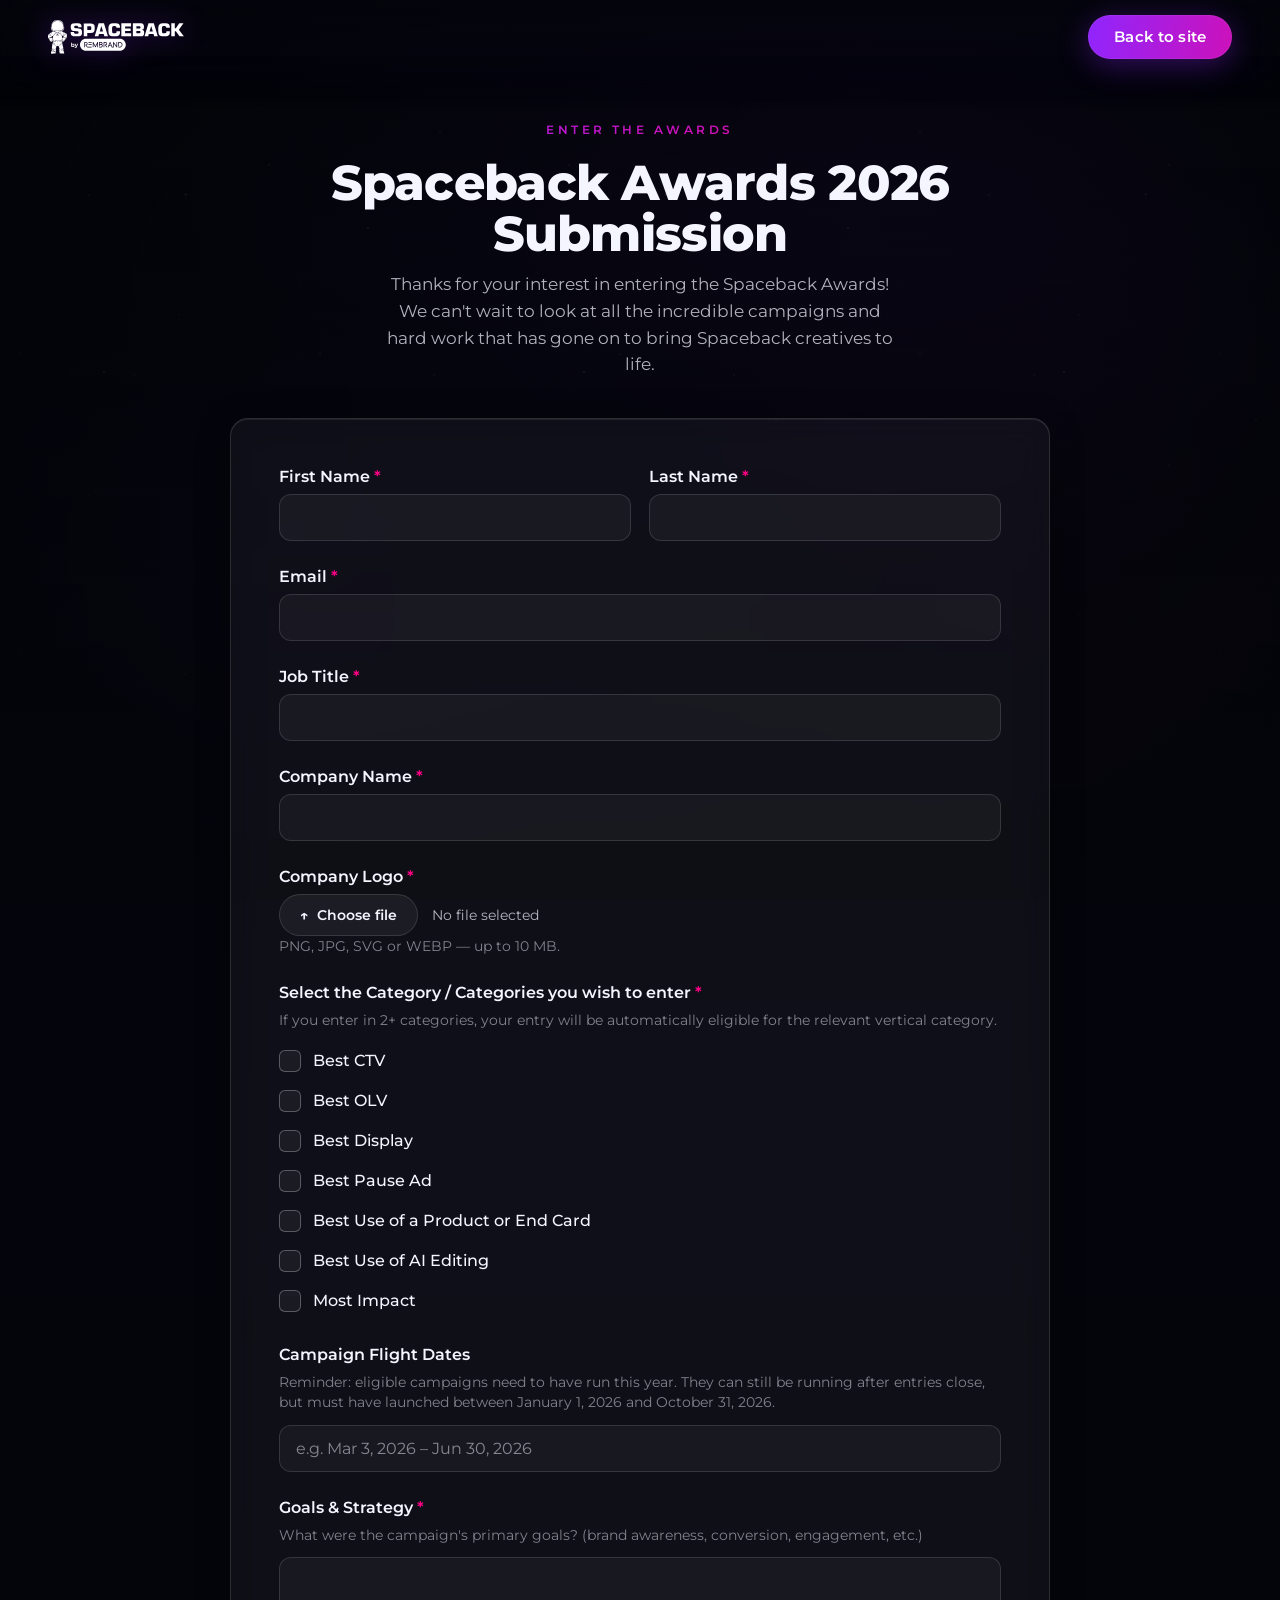
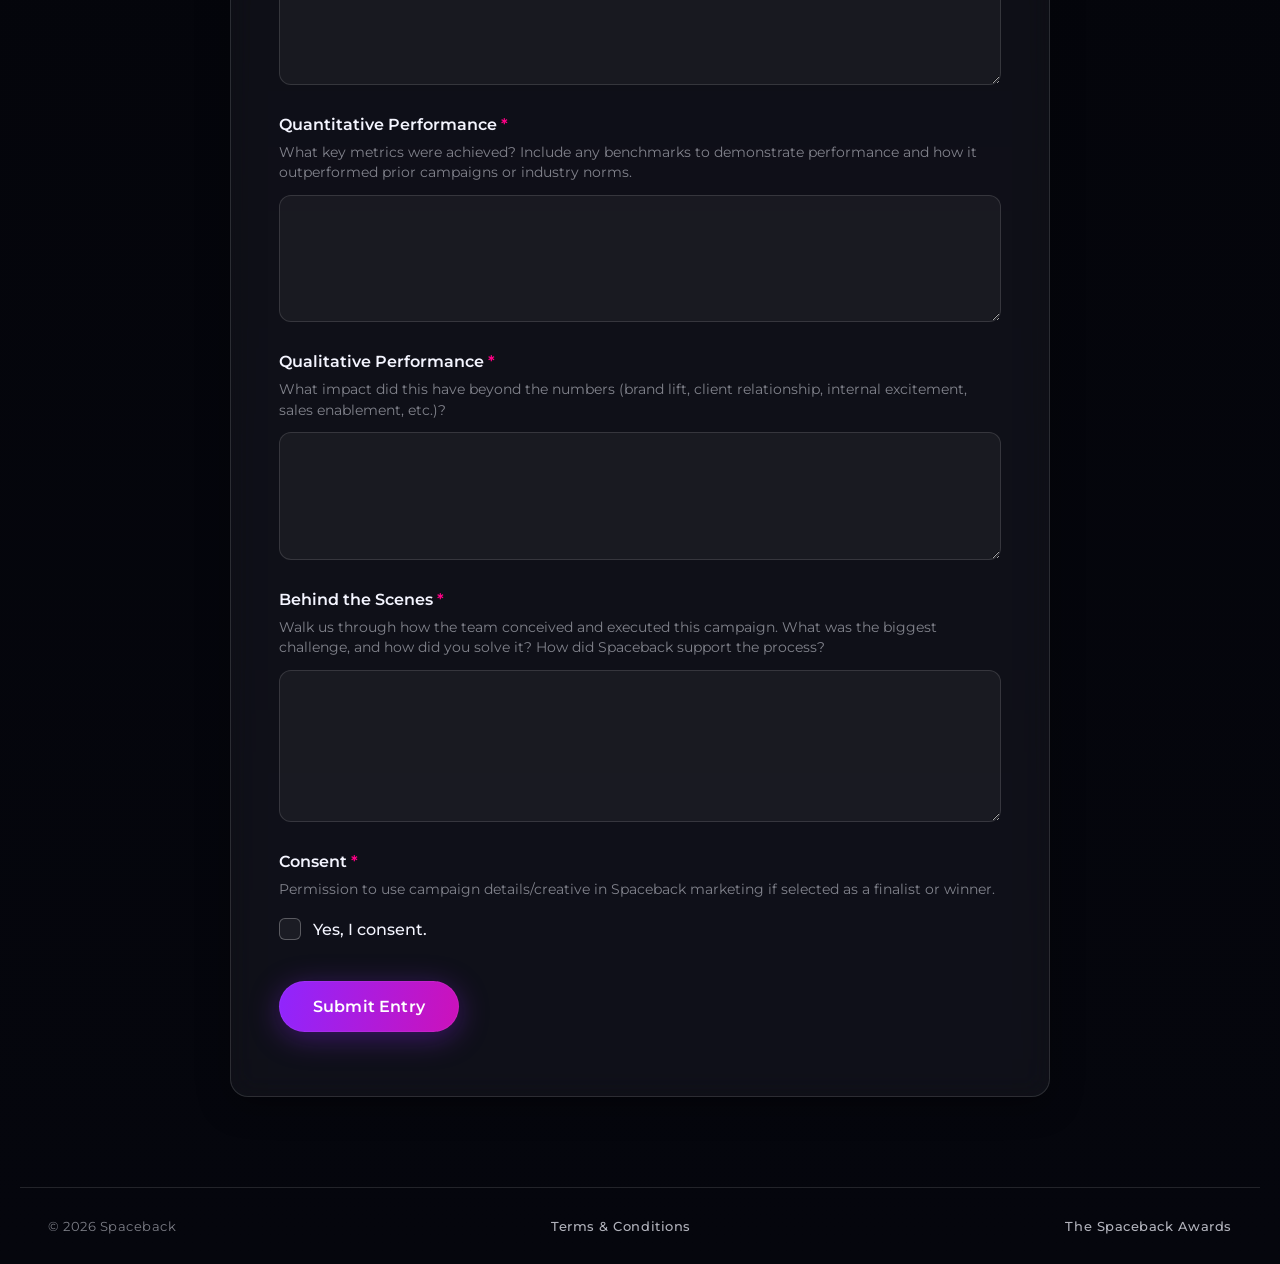
==== submit.html @ 545122c6 "Add on-brand submission form (submit.html) wired for Google Sheets - submit.html: campaign entry for" ====
<!DOCTYPE html>
<html lang="en">
<head>
  <meta charset="UTF-8" />
  <meta name="viewport" content="width=device-width, initial-scale=1.0" />
  <meta name="description" content="Enter The Spaceback Awards 2026 — submit your campaign." />
  <title>Submit Your Campaign — The Spaceback Awards 2026</title>

  <link rel="preconnect" href="https://fonts.googleapis.com" />
  <link rel="preconnect" href="https://fonts.gstatic.com" crossorigin />
  <link href="https://fonts.googleapis.com/css2?family=Montserrat:ital,wght@0,300;0,400;0,500;0,600;0,700;0,800;0,900&display=swap" rel="stylesheet" />

  <link rel="stylesheet" href="./styles/main.css" />
</head>
<body class="legal-page">
  <!-- Fixed cinematic background (starfield only, no video) -->
  <div class="cinematic-bg" aria-hidden="true">
    <div class="starfield"></div>
    <div class="bg-overlay"></div>
    <div class="bg-vignette"></div>
  </div>

  <!-- Sticky navigation -->
  <header class="nav is-scrolled" id="nav">
    <div class="nav-inner">
      <a href="./index.html#top" class="nav-brand" aria-label="Spaceback — home">
        <img src="./logo/spaceback.svg" alt="Spaceback" class="nav-logo" />
      </a>
      <a href="./index.html" class="btn btn-primary nav-cta">Back to site</a>
    </div>
  </header>

  <main class="legal-main">
    <div class="container narrow">
      <p class="eyebrow center">Enter the Awards</p>
      <h1 class="headline center legal-title">Spaceback Awards 2026 Submission</h1>
      <p class="lede center form-intro">Thanks for your interest in entering the Spaceback Awards! We can't wait to look at all the incredible campaigns and hard work that has gone on to bring Spaceback creatives to life.</p>

      <form class="glass form-card" id="entryForm" novalidate>
        <!-- Contact -->
        <div class="form-row">
          <div class="field">
            <label for="firstName">First Name <span class="req">*</span></label>
            <input type="text" id="firstName" name="firstName" autocomplete="given-name" required />
          </div>
          <div class="field">
            <label for="lastName">Last Name <span class="req">*</span></label>
            <input type="text" id="lastName" name="lastName" autocomplete="family-name" required />
          </div>
        </div>

        <div class="field">
          <label for="email">Email <span class="req">*</span></label>
          <input type="email" id="email" name="email" autocomplete="email" required />
        </div>

        <div class="field">
          <label for="jobTitle">Job Title <span class="req">*</span></label>
          <input type="text" id="jobTitle" name="jobTitle" autocomplete="organization-title" required />
        </div>

        <div class="field">
          <label for="company">Company Name <span class="req">*</span></label>
          <input type="text" id="company" name="company" autocomplete="organization" required />
        </div>

        <!-- Company logo -->
        <div class="field">
          <label for="logo">Company Logo <span class="req">*</span></label>
          <div class="file-upload">
            <input type="file" id="logo" name="logo" accept="image/png,image/jpeg,image/svg+xml,image/webp" required />
            <label for="logo" class="file-btn">
              <span class="file-icon" aria-hidden="true">↑</span>
              <span>Choose file</span>
            </label>
            <span class="file-name" id="logoName">No file selected</span>
          </div>
          <p class="hint">PNG, JPG, SVG or WEBP — up to 10&nbsp;MB.</p>
        </div>

        <!-- Categories -->
        <fieldset class="field">
          <legend>Select the Category / Categories you wish to enter <span class="req">*</span></legend>
          <p class="hint">If you enter in 2+ categories, your entry will be automatically eligible for the relevant vertical category.</p>
          <div class="check-group" id="categoryGroup">
            <label class="check-opt"><input type="checkbox" name="categories" value="Best CTV" /><span class="box"></span>Best CTV</label>
            <label class="check-opt"><input type="checkbox" name="categories" value="Best OLV" /><span class="box"></span>Best OLV</label>
            <label class="check-opt"><input type="checkbox" name="categories" value="Best Display" /><span class="box"></span>Best Display</label>
            <label class="check-opt"><input type="checkbox" name="categories" value="Best Pause Ad" /><span class="box"></span>Best Pause Ad</label>
            <label class="check-opt"><input type="checkbox" name="categories" value="Best Use of a Product or End Card" /><span class="box"></span>Best Use of a Product or End Card</label>
            <label class="check-opt"><input type="checkbox" name="categories" value="Best Use of AI Editing" /><span class="box"></span>Best Use of AI Editing</label>
            <label class="check-opt"><input type="checkbox" name="categories" value="Most Impact" /><span class="box"></span>Most Impact</label>
          </div>
        </fieldset>

        <!-- Campaign flight dates -->
        <div class="field">
          <label for="flightDates">Campaign Flight Dates</label>
          <p class="hint">Reminder: eligible campaigns need to have run this year. They can still be running after entries close, but must have launched between January 1, 2026 and October 31, 2026.</p>
          <input type="text" id="flightDates" name="flightDates" placeholder="e.g. Mar 3, 2026 – Jun 30, 2026" />
        </div>

        <!-- Open questions -->
        <div class="field">
          <label for="goals">Goals &amp; Strategy <span class="req">*</span></label>
          <p class="hint">What were the campaign's primary goals? (brand awareness, conversion, engagement, etc.)</p>
          <textarea id="goals" name="goals" rows="4" required></textarea>
        </div>

        <div class="field">
          <label for="quant">Quantitative Performance <span class="req">*</span></label>
          <p class="hint">What key metrics were achieved? Include any benchmarks to demonstrate performance and how it outperformed prior campaigns or industry norms.</p>
          <textarea id="quant" name="quant" rows="4" required></textarea>
        </div>

        <div class="field">
          <label for="qual">Qualitative Performance <span class="req">*</span></label>
          <p class="hint">What impact did this have beyond the numbers (brand lift, client relationship, internal excitement, sales enablement, etc.)?</p>
          <textarea id="qual" name="qual" rows="4" required></textarea>
        </div>

        <div class="field">
          <label for="behind">Behind the Scenes <span class="req">*</span></label>
          <p class="hint">Walk us through how the team conceived and executed this campaign. What was the biggest challenge, and how did you solve it? How did Spaceback support the process?</p>
          <textarea id="behind" name="behind" rows="5" required></textarea>
        </div>

        <!-- Consent -->
        <fieldset class="field">
          <legend>Consent <span class="req">*</span></legend>
          <p class="hint">Permission to use campaign details/creative in Spaceback marketing if selected as a finalist or winner.</p>
          <label class="check-opt"><input type="checkbox" id="consent" name="consent" required /><span class="box"></span>Yes, I consent.</label>
        </fieldset>

        <div class="form-actions">
          <button type="submit" class="btn btn-primary btn-lg" id="submitBtn">Submit Entry</button>
          <p class="form-status" id="formStatus" role="status" aria-live="polite"></p>
        </div>
      </form>
    </div>

    <footer class="footer">
      <span>© 2026 Spaceback</span>
      <a class="footer-link" href="./terms.html">Terms &amp; Conditions</a>
      <a class="footer-link" href="./index.html">The Spaceback Awards</a>
    </footer>
  </main>

  <script src="./scripts/form.js" defer></script>
</body>
</html>
---- styles/main.css ----
/* ============================================================
   The Spaceback Awards 2026 — main.css
   ============================================================ */

:root {
  --bg: #05060d;
  --bg-2: #0a0b1a;
  --ink: #f4f5ff;
  --ink-soft: rgba(244, 245, 255, 0.72);
  --ink-mute: rgba(244, 245, 255, 0.5);

  --purple: #8E26FF;
  --magenta: #FC0185;
  --cyan: #b45cff; /* legacy alias, kept in-palette */

  --glass-bg: rgba(255, 255, 255, 0.045);
  --glass-brd: rgba(255, 255, 255, 0.12);
  --glass-hi: rgba(255, 255, 255, 0.22);

  --grad-accent: linear-gradient(100deg, #8E26FF 0%, #FC0185 100%);

  --maxw: 1240px;
  --ease: cubic-bezier(0.22, 1, 0.36, 1);

  --nav-h: 74px;
}

* { box-sizing: border-box; }

html { scroll-behavior: smooth; }

body {
  margin: 0;
  font-family: "Montserrat", system-ui, -apple-system, sans-serif;
  background: var(--bg);
  color: var(--ink);
  -webkit-font-smoothing: antialiased;
  text-rendering: optimizeLegibility;
  overflow-x: hidden;
}

img, video { display: block; max-width: 100%; }

a { color: inherit; text-decoration: none; }

::selection { background: var(--magenta); color: #fff; }

/* ---------- Scroll progress bar ---------- */
.scroll-progress {
  position: fixed;
  top: 0; left: 0;
  width: 100%;
  height: 3px;
  z-index: 200;
  background: transparent;
  pointer-events: none;
}
.scroll-progress span {
  display: block;
  height: 100%;
  width: 0%;
  background: var(--grad-accent);
  box-shadow: 0 0 14px rgba(252, 1, 133, 0.7);
}

/* ============================================================
   Cinematic background (fixed) : video + starfield + overlay
   ============================================================ */
.cinematic-bg {
  position: fixed;
  inset: 0;
  z-index: -2;
  overflow: hidden;
  background: var(--bg);
}

.starfield {
  position: absolute;
  inset: 0;
  background:
    radial-gradient(1200px 800px at 70% 20%, rgba(142, 38, 255, 0.18), transparent 60%),
    radial-gradient(900px 700px at 20% 80%, rgba(142, 38, 255, 0.12), transparent 60%),
    radial-gradient(1000px 900px at 85% 90%, rgba(252, 1, 133, 0.12), transparent 60%),
    #04050b;
}
/* faux stars */
.starfield::before,
.starfield::after {
  content: "";
  position: absolute;
  inset: -20%;
  background-image:
    radial-gradient(1.4px 1.4px at 15% 25%, #fff, transparent),
    radial-gradient(1.2px 1.2px at 45% 65%, rgba(255,255,255,.8), transparent),
    radial-gradient(1.6px 1.6px at 75% 15%, #fff, transparent),
    radial-gradient(1px 1px at 85% 55%, rgba(255,255,255,.7), transparent),
    radial-gradient(1.3px 1.3px at 30% 85%, #fff, transparent),
    radial-gradient(1px 1px at 60% 40%, rgba(255,255,255,.6), transparent),
    radial-gradient(1.5px 1.5px at 92% 78%, #fff, transparent),
    radial-gradient(1px 1px at 8% 60%, rgba(255,255,255,.55), transparent);
  background-repeat: repeat;
  background-size: 480px 480px;
  opacity: 0.5;
}
.starfield::after {
  background-size: 300px 300px;
  opacity: 0.3;
  animation: twinkle 6s ease-in-out infinite alternate;
}
@keyframes twinkle { from { opacity: .18; } to { opacity: .4; } }

.hero-video {
  position: absolute;
  inset: 0;
  width: 100%;
  height: 100%;
  object-fit: cover;
  opacity: 0;
  transition: opacity 1.2s var(--ease);
  will-change: opacity;
}
.hero-video.is-ready { opacity: 1; }

/* Readability overlays */
.bg-overlay {
  position: absolute;
  inset: 0;
  background:
    linear-gradient(180deg, rgba(4,5,11,0.55) 0%, rgba(4,5,11,0.15) 32%, rgba(4,5,11,0.35) 70%, rgba(4,5,11,0.78) 100%),
    radial-gradient(120% 90% at 50% 50%, transparent 38%, rgba(4,5,11,0.45) 100%);
}
.bg-vignette {
  position: absolute;
  inset: 0;
  box-shadow: inset 0 0 240px 60px rgba(0,0,0,0.7);
  pointer-events: none;
}

/* ============================================================
   Navigation
   ============================================================ */
.nav {
  position: fixed;
  top: 0; left: 0; right: 0;
  z-index: 150;
  height: var(--nav-h);
  display: flex;
  align-items: center;
  transition: background 0.4s var(--ease), backdrop-filter 0.4s var(--ease), border-color 0.4s var(--ease);
  border-bottom: 1px solid transparent;
}
.nav.is-scrolled {
  /* the header itself stays transparent; a soft frosted scrim (::before)
     fades in underneath so the nav is always legible over any frame */
  background: transparent;
  border-bottom-color: transparent;
}
/* Soft blurred scrim under the header — blur is strongest behind the nav
   content and dissolves downward via a mask, so there's no hard edge. */
.nav::before {
  content: "";
  position: absolute;
  left: 0;
  right: 0;
  top: 0;
  bottom: -34px;               /* extend below so the blur fades out past the bar */
  z-index: -1;
  pointer-events: none;
  backdrop-filter: blur(14px) saturate(135%);
  -webkit-backdrop-filter: blur(14px) saturate(135%);
  background: linear-gradient(180deg, rgba(5,6,13,0.55) 0%, rgba(5,6,13,0.28) 55%, rgba(5,6,13,0) 100%);
  -webkit-mask-image: linear-gradient(180deg, #000 0%, #000 52%, transparent 100%);
  mask-image: linear-gradient(180deg, #000 0%, #000 52%, transparent 100%);
  opacity: 0;
  transition: opacity 0.45s var(--ease);
}
.nav.is-scrolled::before { opacity: 1; }
.nav-inner { position: relative; z-index: 1; }
.nav-inner {
  width: 100%;
  max-width: var(--maxw);
  margin: 0 auto;
  padding: 0 28px;
  display: flex;
  align-items: center;
  gap: 24px;
}
.nav-brand {
  display: flex;
  align-items: center;
  margin-right: auto;
}
.nav-logo {
  height: 34px;
  width: auto;
  display: block;
  transition: filter 0.3s var(--ease), transform 0.3s var(--ease);
  filter: drop-shadow(0 0 14px rgba(142, 38, 255, 0.35));
}
.nav-brand:hover .nav-logo { transform: translateY(-1px); }
.nav-links { display: flex; gap: 30px; }
.nav-links a {
  font-size: 0.9rem;
  font-weight: 500;
  color: var(--ink-soft);
  position: relative;
  padding: 6px 0;
  transition: color 0.25s var(--ease);
}
.nav-links a::after {
  content: "";
  position: absolute;
  left: 0; bottom: 0;
  height: 2px; width: 0;
  background: var(--grad-accent);
  transition: width 0.3s var(--ease);
}
.nav-links a:hover { color: var(--ink); }
.nav-links a:hover::after { width: 100%; }
.nav-cta { padding: 10px 20px; font-size: 0.85rem; }

.nav-toggle {
  display: none;
  flex-direction: column;
  gap: 5px;
  background: none; border: none;
  cursor: pointer;
  padding: 8px;
}
.nav-toggle span {
  width: 24px; height: 2px;
  background: var(--ink);
  border-radius: 2px;
  transition: transform 0.3s var(--ease), opacity 0.3s var(--ease);
}

/* ============================================================
   Buttons
   ============================================================ */
.btn {
  display: inline-flex;
  align-items: center;
  justify-content: center;
  gap: 8px;
  font-family: inherit;
  font-weight: 600;
  letter-spacing: 0.01em;
  border-radius: 999px;
  cursor: pointer;
  border: none;
  transition: transform 0.3s var(--ease), box-shadow 0.3s var(--ease), background 0.3s var(--ease);
  white-space: nowrap;
}
.btn-primary {
  position: relative;
  color: #fff;
  background: var(--grad-accent);
  background-size: 180% 180%;
  background-position: 0% 50%;
  box-shadow: 0 6px 30px rgba(142, 38, 255, 0.35), 0 0 0 1px rgba(255,255,255,0.06) inset;
  padding: 13px 26px;
  font-size: 0.92rem;
}
.btn-primary:hover {
  transform: translateY(-2px);
  background-position: 100% 50%;
  box-shadow: 0 10px 40px rgba(252, 1, 133, 0.5), 0 0 0 1px rgba(255,255,255,0.12) inset;
}
.btn-lg { padding: 16px 34px; font-size: 1rem; }

/* ============================================================
   Typography helpers
   ============================================================ */
.eyebrow {
  font-size: 0.78rem;
  font-weight: 600;
  letter-spacing: 0.28em;
  text-transform: uppercase;
  color: transparent;
  background: var(--grad-accent);
  -webkit-background-clip: text;
  background-clip: text;
  margin: 0 0 20px;
}
.eyebrow.center { text-align: center; }

.display {
  font-size: clamp(2.7rem, 6.4vw, 5.4rem);
  font-weight: 800;
  line-height: 0.98;
  letter-spacing: -0.02em;
  margin: 0 0 24px;
}
.display .year {
  background: var(--grad-accent);
  -webkit-background-clip: text;
  background-clip: text;
  color: transparent;
}
.headline {
  font-size: clamp(1.9rem, 3.8vw, 3.1rem);
  font-weight: 800;
  line-height: 1.05;
  letter-spacing: -0.015em;
  margin: 0 0 22px;
}
.headline.center { text-align: center; }
.lede {
  font-size: clamp(1rem, 1.35vw, 1.2rem);
  line-height: 1.55;
  color: var(--ink-soft);
  font-weight: 400;
  max-width: 46ch;
  margin: 0 0 28px;
}
.lede.center { margin-left: auto; margin-right: auto; text-align: center; }
.note {
  font-size: 0.85rem;
  font-weight: 500;
  letter-spacing: 0.04em;
  color: var(--ink-mute);
  margin: 20px 0 0;
}
.note.center { text-align: center; }

/* ============================================================
   Glass surfaces
   ============================================================ */
.glass {
  background: var(--glass-bg);
  border: 1px solid var(--glass-brd);
  border-radius: 18px;
  backdrop-filter: blur(14px) saturate(130%);
  -webkit-backdrop-filter: blur(14px) saturate(130%);
  box-shadow: 0 8px 32px rgba(0, 0, 0, 0.35), inset 0 1px 0 rgba(255,255,255,0.08);
}

/* ============================================================
   PINNED SCROLL STAGE
   ============================================================ */
.scroll-stage {
  position: relative;
  /* height set by JS via --stage-vh; fallback below */
  height: 480vh;
}
.stage-viewport {
  position: sticky;
  top: 0;
  height: 100vh;
  overflow: hidden;
}

.panel {
  position: absolute;
  inset: 0;
  display: flex;
  align-items: center;
  padding: calc(var(--nav-h) + 20px) 6vw 8vh;
  opacity: 0;
  visibility: hidden;
  will-change: opacity, transform;
}
.zone { width: 100%; max-width: 560px; }
.zone-left { margin-right: auto; }
.zone-right { margin-left: auto; text-align: left; }
.zone-full { max-width: var(--maxw); margin: 0 auto; }

/* Scroll hint on hero */
.scroll-hint {
  position: absolute;
  left: 50%;
  bottom: 34px;
  transform: translateX(-50%);
  display: flex;
  flex-direction: column;
  align-items: center;
  gap: 10px;
  font-size: 0.72rem;
  letter-spacing: 0.22em;
  text-transform: uppercase;
  color: var(--ink-mute);
}
.scroll-hint-line {
  width: 1px; height: 46px;
  background: linear-gradient(var(--ink-mute), transparent);
  animation: hintPulse 2.2s ease-in-out infinite;
}
@keyframes hintPulse { 0%,100% { opacity: .3; transform: scaleY(.7);} 50% { opacity: 1; transform: scaleY(1);} }

/* mini cards (Why) */
.mini-cards {
  display: grid;
  grid-template-columns: 1fr;
  gap: 12px;
  margin-top: 6px;
}
.mini-card {
  padding: 18px 20px;
  display: flex;
  flex-direction: column;
  gap: 6px;
  transition: transform 0.35s var(--ease), border-color 0.35s var(--ease), box-shadow 0.35s var(--ease);
}
.mini-card:hover { transform: translateY(-3px); border-color: var(--glass-hi); }
.mini-card h3 { margin: 0; font-size: 1.05rem; font-weight: 700; }
.mini-card p { margin: 0; font-size: 0.9rem; color: var(--ink-soft); line-height: 1.45; }

/* check list (Who) */
.check-list {
  list-style: none;
  margin: 0 0 26px;
  padding: 0;
  display: grid;
  gap: 12px;
}
.check-list li {
  position: relative;
  padding-left: 34px;
  font-size: 1.05rem;
  font-weight: 500;
  color: var(--ink);
}
.check-list li::before {
  content: "";
  position: absolute;
  left: 0; top: 2px;
  width: 20px; height: 20px;
  border-radius: 50%;
  background: #ffffff;
}
.check-list li::after {
  content: "";
  position: absolute;
  left: 6px; top: 8px;
  width: 8px; height: 4px;
  border-left: 2px solid #05060d;
  border-bottom: 2px solid #05060d;
  transform: rotate(-45deg);
}
.eligibility-note {
  display: inline-flex;
  align-items: center;
  gap: 14px;
  padding: 14px 20px;
}
.eligibility-note p { margin: 0; font-weight: 700; font-size: 1.05rem; }
.pill {
  font-size: 0.68rem;
  letter-spacing: 0.16em;
  text-transform: uppercase;
  font-weight: 600;
  padding: 5px 11px;
  border-radius: 999px;
  background: rgba(255,255,255,0.08);
  border: 1px solid var(--glass-brd);
  color: var(--ink-soft);
}

/* Categories */
.cat-groups {
  display: grid;
  grid-template-columns: 1fr 1fr;
  gap: 40px;
  margin-top: 30px;
}
.cat-group-title {
  font-size: 0.82rem;
  letter-spacing: 0.16em;
  text-transform: uppercase;
  color: var(--ink-soft);
  font-weight: 600;
  margin: 0 0 18px;
  padding-bottom: 12px;
  border-bottom: 1px solid var(--glass-brd);
}
.cat-grid { display: flex; flex-wrap: wrap; gap: 10px; }
.cat-chip {
  font-size: 0.86rem;
  font-weight: 500;
  padding: 9px 16px;
  border-radius: 999px;
  background: var(--glass-bg);
  border: 1px solid var(--glass-brd);
  backdrop-filter: blur(8px);
  -webkit-backdrop-filter: blur(8px);
  transition: transform 0.25s var(--ease), border-color 0.25s var(--ease), background 0.25s var(--ease), color 0.25s var(--ease);
  cursor: default;
}
.cat-chip:hover {
  transform: translateY(-2px);
  border-color: transparent;
  background: var(--grad-accent);
  color: #fff;
  box-shadow: 0 6px 22px rgba(252, 1, 133, 0.35);
}

/* ============================================================
   AFTER (post-scrub) sections
   ============================================================ */
.after { position: relative; z-index: 1; }

.section {
  position: relative;
  padding: clamp(80px, 12vh, 150px) 28px;
}
/* gradual darkening so later content stays readable over frozen frame */
.section-final::before,
.after::before {
  content: "";
  position: absolute;
  inset: 0;
  z-index: -1;
  pointer-events: none;
}
.after::before {
  /* Soft, gradual darkening from the Categories frame into the Rewards
     section: fully transparent at the very top (frozen frame shows through),
     easing to solid over the first viewport, then solid dark below.
     No hard horizontal line. */
  background:
    linear-gradient(180deg,
      rgba(5,6,13,0) 0%,
      rgba(5,6,13,0.35) 30%,
      rgba(5,6,13,0.72) 60%,
      rgba(5,6,13,0.95) 85%,
      #05060d 100%) top center / 100% 120vh no-repeat,
    linear-gradient(#05060d, #05060d) bottom center / 100% calc(100% - 105vh) no-repeat;
}

.container { width: 100%; max-width: var(--maxw); margin: 0 auto; }
.container.narrow { max-width: 820px; }
.container.center { text-align: center; }

/* Reveal on scroll */
.reveal {
  opacity: 0;
  transform: translateY(28px);
  transition: opacity 0.8s var(--ease), transform 0.8s var(--ease);
}
.reveal.is-in { opacity: 1; transform: none; }

/* Rewards */
.reward-grid {
  display: grid;
  grid-template-columns: repeat(auto-fit, minmax(220px, 1fr));
  gap: 18px;
  margin-top: 46px;
}
.reward-card {
  padding: 28px 24px;
  display: flex;
  flex-direction: column;
  gap: 10px;
  min-height: 190px;
  transition: transform 0.4s var(--ease), border-color 0.4s var(--ease), box-shadow 0.4s var(--ease);
}
.reward-card:hover {
  transform: translateY(-5px);
  border-color: var(--glass-hi);
  box-shadow: 0 18px 50px rgba(142, 38, 255, 0.28);
}
.reward-card.featured {
  border-color: rgba(252, 1, 133, 0.35);
  background:
    linear-gradient(160deg, rgba(252,1,133,0.12), rgba(142,38,255,0.06)),
    var(--glass-bg);
}
.reward-num {
  font-size: 0.78rem;
  font-weight: 700;
  letter-spacing: 0.15em;
  color: transparent;
  background: var(--grad-accent);
  -webkit-background-clip: text;
  background-clip: text;
}
.reward-card h3 { margin: 4px 0 0; font-size: 1.22rem; font-weight: 700; letter-spacing: -0.01em; }
.reward-card p { margin: 0; color: var(--ink-soft); font-size: 0.92rem; line-height: 1.5; }

/* Split (judges + dates) */
.split {
  display: grid;
  grid-template-columns: 1.55fr 1fr;
  gap: 56px;
  align-items: start;
}
.judge-grid {
  display: grid;
  grid-template-columns: 1fr 1fr;
  gap: 12px;
  margin-top: 30px;
}
.judge-card {
  padding: 16px 18px;
  display: flex;
  align-items: center;
  gap: 14px;
  transition: transform 0.35s var(--ease), border-color 0.35s var(--ease);
}
.judge-card:hover { transform: translateY(-3px); border-color: var(--glass-hi); }
.judge-avatar {
  flex: 0 0 auto;
  width: 46px; height: 46px;
  border-radius: 12px;
  display: grid;
  place-items: center;
  font-weight: 700;
  font-size: 0.95rem;
  color: #fff;
  background: linear-gradient(140deg, rgba(142,38,255,0.9), rgba(252,1,133,0.7));
  border: 1px solid rgba(255,255,255,0.14);
}
.judge-card h3 { margin: 0; font-size: 0.98rem; font-weight: 700; }
.judge-card p { margin: 3px 0 0; font-size: 0.8rem; color: var(--ink-soft); line-height: 1.35; }
.judge-tba { border-style: dashed; opacity: 0.85; }
.judge-tba .judge-avatar { background: rgba(255,255,255,0.06); color: var(--ink-soft); font-size: 1.4rem; }

/* Timeline */
.timeline {
  list-style: none;
  margin: 30px 0 0;
  padding: 0 0 0 8px;
  position: relative;
}
.timeline-item {
  position: relative;
  padding: 0 0 30px 40px;
  display: flex;
  flex-direction: column;
  gap: 3px;
}
.timeline-item:last-child { padding-bottom: 0; }
/* Connector drawn per segment: from this dot's centre to the next dot's
   centre, so it always sits exactly between the dots regardless of content. */
.timeline-item:not(:last-child)::before {
  content: "";
  position: absolute;
  left: 13px;      /* centred on the 16px dot (left:6 + radius 8 = 14) */
  top: 12px;       /* this dot's vertical centre (top:4 + radius 8) */
  bottom: -12px;   /* reaches the next dot's centre */
  width: 2px;
  background: rgba(255, 255, 255, 0.18);
  z-index: 0;
}
.timeline-dot {
  position: absolute;
  left: 6px; top: 4px;
  width: 16px; height: 16px;
  border-radius: 50%;
  background: var(--bg);
  border: 2px solid rgba(255, 255, 255, 0.85);
  z-index: 1;
}
.timeline-item.is-final .timeline-dot {
  background: #ffffff;
  border-color: #ffffff;
  box-shadow: 0 0 14px rgba(255, 255, 255, 0.5);
}
.timeline-date { font-weight: 700; font-size: 1.1rem; }
.timeline-label { font-size: 0.9rem; color: var(--ink-soft); }

/* Steps */
.steps {
  display: grid;
  grid-template-columns: repeat(3, 1fr);
  gap: 18px;
  margin: 46px 0 40px;
}
.step-card {
  padding: 30px 26px;
  display: flex;
  flex-direction: column;
  gap: 12px;
  transition: transform 0.4s var(--ease), border-color 0.4s var(--ease);
}
.step-card:hover { transform: translateY(-4px); border-color: var(--glass-hi); }
.step-num {
  width: 44px; height: 44px;
  border-radius: 12px;
  display: grid; place-items: center;
  font-weight: 800; font-size: 1.2rem;
  color: #fff;
  background: var(--grad-accent);
  box-shadow: 0 0 20px rgba(142, 38, 255, 0.4);
}
.step-card h3 { margin: 0; font-size: 1.2rem; font-weight: 700; }
.step-card p { margin: 0; color: var(--ink-soft); font-size: 0.94rem; line-height: 1.5; }

/* Accordion */
.accordion { margin-top: 40px; display: grid; gap: 12px; }
.acc-item {
  border: 1px solid var(--glass-brd);
  border-radius: 14px;
  background: var(--glass-bg);
  backdrop-filter: blur(12px);
  -webkit-backdrop-filter: blur(12px);
  overflow: hidden;
  transition: border-color 0.3s var(--ease);
}
.acc-item.is-open { border-color: rgba(252, 1, 133, 0.35); }
.acc-trigger {
  width: 100%;
  background: none; border: none;
  color: var(--ink);
  font-family: inherit;
  font-size: 1.02rem;
  font-weight: 600;
  text-align: left;
  padding: 22px 24px;
  display: flex;
  align-items: center;
  justify-content: space-between;
  gap: 20px;
  cursor: pointer;
}
.acc-icon {
  position: relative;
  flex: 0 0 auto;
  width: 18px; height: 18px;
}
.acc-icon::before,
.acc-icon::after {
  content: "";
  position: absolute;
  background: var(--magenta);
  border-radius: 2px;
  transition: transform 0.3s var(--ease);
}
.acc-icon::before { top: 8px; left: 0; width: 18px; height: 2px; }
.acc-icon::after { left: 8px; top: 0; width: 2px; height: 18px; }
.acc-item.is-open .acc-icon::after { transform: scaleY(0); }
.acc-panel {
  max-height: 0;
  overflow: hidden;
  transition: max-height 0.4s var(--ease);
}
.acc-panel p {
  margin: 0;
  padding: 0 24px 24px;
  color: var(--ink-soft);
  font-size: 0.96rem;
  line-height: 1.6;
}

/* Final */
.section-final { padding-bottom: 0; }
.final-display { margin-bottom: 26px; }
.footer {
  max-width: var(--maxw);
  margin: 90px auto 0;
  padding: 30px 28px;
  border-top: 1px solid var(--glass-brd);
  display: flex;
  justify-content: space-between;
  align-items: center;
  gap: 16px;
  font-size: 0.82rem;
  color: var(--ink-mute);
  letter-spacing: 0.04em;
}
.footer-link {
  color: var(--ink-soft);
  font-weight: 500;
  transition: color 0.25s var(--ease);
}
.footer-link:hover { color: var(--ink); }

/* ============================================================
   Terms & Conditions (legal) page
   ============================================================ */
/* keep two reward cards from over-stretching the auto-fit grid */
.reward-grid-2 { max-width: 640px; margin-left: auto; margin-right: auto; }

.legal-main {
  position: relative;
  z-index: 1;
  padding-top: calc(var(--nav-h) + 48px);
}
.legal-main::before {
  content: "";
  position: absolute;
  inset: 0;
  z-index: -1;
  pointer-events: none;
  background: linear-gradient(180deg, rgba(4,5,11,0.6) 0%, rgba(4,5,11,0.9) 26%, #05060d 100%);
}
.legal-title { margin: 14px 0 10px; }
.legal-updated {
  text-align: center;
  color: var(--ink-mute);
  font-size: 0.85rem;
  letter-spacing: 0.04em;
  margin: 0 0 42px;
}
.legal {
  padding: 40px clamp(22px, 4vw, 48px);
  text-align: left;
}
.legal h2 {
  font-size: 1.16rem;
  font-weight: 700;
  letter-spacing: -0.01em;
  color: var(--ink);
  margin: 34px 0 12px;
}
.legal h2:first-of-type { margin-top: 26px; }
.legal p {
  color: var(--ink-soft);
  font-size: 0.98rem;
  line-height: 1.7;
  margin: 0 0 14px;
}
.legal ul { margin: 0 0 14px; padding-left: 22px; color: var(--ink-soft); }
.legal li { font-size: 0.98rem; line-height: 1.65; margin-bottom: 8px; }
.legal li::marker { color: var(--magenta); }
.legal strong { color: var(--ink); font-weight: 600; }
.legal-link {
  color: transparent;
  background: var(--grad-accent);
  -webkit-background-clip: text;
  background-clip: text;
  font-weight: 600;
  border-bottom: 1px solid rgba(252, 1, 133, 0.4);
}
.legal-back { margin-top: 44px; }
/* keep the "Back to site" action reachable on mobile too */
.legal-page .nav-cta { display: inline-flex; }

/* ============================================================
   RESPONSIVE
   ============================================================ */
@media (max-width: 900px) {
  .cat-groups { grid-template-columns: 1fr; gap: 30px; }
  .split { grid-template-columns: 1fr; gap: 44px; }
  .steps { grid-template-columns: 1fr; }
  .judge-grid { grid-template-columns: 1fr; }
  .zone { max-width: 100%; }
  .panel { padding-left: 24px; padding-right: 24px; }
}

@media (max-width: 720px) {
  .nav-links, .nav-cta { display: none; }
  .nav.is-open .nav-links {
    display: flex;
    position: absolute;
    top: var(--nav-h); left: 0; right: 0;
    flex-direction: column;
    gap: 0;
    padding: 12px 24px 20px;
    background: rgba(6, 7, 16, 0.94);
    backdrop-filter: blur(18px);
    -webkit-backdrop-filter: blur(18px);
    border-bottom: 1px solid var(--glass-brd);
  }
  .nav.is-open .nav-links a { padding: 14px 0; }
  .nav-toggle { display: flex; }
  .nav.is-open .nav-toggle span:nth-child(1) { transform: translateY(7px) rotate(45deg); }
  .nav.is-open .nav-toggle span:nth-child(2) { opacity: 0; }
  .nav.is-open .nav-toggle span:nth-child(3) { transform: translateY(-7px) rotate(-45deg); }

  /* stronger overlay for readability */
  .bg-overlay {
    background: linear-gradient(180deg, rgba(4,5,11,0.72) 0%, rgba(4,5,11,0.5) 40%, rgba(4,5,11,0.85) 100%);
  }
  .footer { flex-direction: column; gap: 8px; text-align: center; }
}

/* ============================================================
   FALLBACK MODE (reduced motion / mobile no-scrub):
   un-pin the stage, stack panels normally, freeze frame.
   ============================================================ */
body.no-scrub .scroll-stage { height: auto !important; }
body.no-scrub .stage-viewport {
  position: static;
  height: auto;
  overflow: visible;
}
body.no-scrub .panel {
  position: relative;
  inset: auto;
  opacity: 1 !important;
  visibility: visible !important;
  transform: none !important;
  min-height: auto;
  padding-top: 60px;
  padding-bottom: 60px;
}
body.no-scrub .panel-hero { min-height: 100vh; padding-top: calc(var(--nav-h) + 40px); }
body.no-scrub .scroll-hint { display: none; }

@media (prefers-reduced-motion: reduce) {
  html { scroll-behavior: auto; }
  .reveal { opacity: 1; transform: none; transition: none; }
  .starfield::after { animation: none; }
  .scroll-hint-line { animation: none; }
  .hero-video { transition: none; }
}

/* ============================================================
   Submission form
   ============================================================ */
.form-intro { margin: 12px auto 40px; }
.form-card {
  padding: clamp(24px, 4vw, 48px);
  text-align: left;
}
.field { margin: 0 0 26px; }
fieldset.field { border: 0; padding: 0; min-width: 0; }
.field > label:not(.check-opt),
.field legend {
  display: block;
  font-weight: 600;
  font-size: 0.98rem;
  color: var(--ink);
  margin: 0 0 8px;
  padding: 0;
}
.req { color: var(--magenta); }
.hint {
  margin: 0 0 12px;
  font-size: 0.86rem;
  line-height: 1.5;
  color: var(--ink-mute);
  font-weight: 400;
}

.field input[type="text"],
.field input[type="email"],
.field textarea {
  width: 100%;
  font-family: inherit;
  font-size: 1rem;
  color: var(--ink);
  background: rgba(255, 255, 255, 0.045);
  border: 1px solid var(--glass-brd);
  border-radius: 12px;
  padding: 13px 16px;
  transition: border-color 0.25s var(--ease), box-shadow 0.25s var(--ease), background 0.25s var(--ease);
}
.field input::placeholder,
.field textarea::placeholder { color: var(--ink-mute); }
.field input:focus,
.field textarea:focus {
  outline: none;
  border-color: rgba(142, 38, 255, 0.85);
  box-shadow: 0 0 0 3px rgba(142, 38, 255, 0.18);
  background: rgba(255, 255, 255, 0.06);
}
.field textarea { resize: vertical; min-height: 112px; line-height: 1.55; }

.form-row { display: grid; grid-template-columns: 1fr 1fr; column-gap: 18px; }

/* file upload */
.file-upload { display: flex; align-items: center; gap: 14px; flex-wrap: wrap; }
.file-upload input[type="file"] {
  position: absolute; width: 1px; height: 1px; opacity: 0; overflow: hidden; clip: rect(0 0 0 0);
}
.file-btn {
  display: inline-flex;
  align-items: center;
  gap: 9px;
  cursor: pointer;
  padding: 11px 20px;
  border-radius: 999px;
  background: rgba(255, 255, 255, 0.06);
  border: 1px solid var(--glass-brd);
  color: var(--ink);
  font-weight: 600;
  font-size: 0.9rem;
  transition: border-color 0.25s var(--ease), background 0.25s var(--ease), transform 0.25s var(--ease);
}
.file-btn:hover { border-color: var(--glass-hi); background: rgba(255, 255, 255, 0.09); transform: translateY(-1px); }
.file-icon { font-weight: 700; }
.file-upload input[type="file"]:focus-visible + .file-btn { box-shadow: 0 0 0 3px rgba(142, 38, 255, 0.4); }
.file-name { color: var(--ink-soft); font-size: 0.9rem; }

/* custom checkboxes (categories + consent) */
.check-group { display: grid; gap: 4px; margin-top: 4px; }
.check-opt {
  position: relative;
  display: flex;
  align-items: center;
  gap: 12px;
  cursor: pointer;
  font-size: 0.98rem;
  font-weight: 500;
  color: var(--ink);
  padding: 7px 0;
}
.check-opt input {
  position: absolute; width: 1px; height: 1px; opacity: 0; overflow: hidden;
}
.check-opt .box {
  flex: 0 0 auto;
  width: 22px; height: 22px;
  border-radius: 6px;
  border: 1.5px solid rgba(255, 255, 255, 0.28);
  background: rgba(255, 255, 255, 0.05);
  transition: background 0.2s var(--ease), border-color 0.2s var(--ease), box-shadow 0.2s var(--ease);
}
.check-opt:hover .box { border-color: rgba(255, 255, 255, 0.5); }
.check-opt input:checked + .box {
  border-color: transparent;
  /* crisp, perfectly centred SVG tick over the brand gradient */
  background:
    url("data:image/svg+xml,%3Csvg%20xmlns='http://www.w3.org/2000/svg'%20viewBox='0%200%2024%2024'%20fill='none'%20stroke='white'%20stroke-width='3.25'%20stroke-linecap='round'%20stroke-linejoin='round'%3E%3Cpath%20d='M5%2012.5%2010%2017%2019%207'/%3E%3C/svg%3E") center / 13px 13px no-repeat,
    linear-gradient(125deg, #8E26FF 0%, #FC0185 100%);
  box-shadow: 0 2px 12px rgba(224, 79, 251, 0.35);
}
.check-opt input:focus-visible + .box { box-shadow: 0 0 0 3px rgba(142, 38, 255, 0.4); }

/* error + status */
.field.has-error input,
.field.has-error textarea { border-color: #ff5470; box-shadow: 0 0 0 3px rgba(255, 84, 112, 0.15); }
.field.has-error .box { border-color: #ff5470; }
.field-error { color: #ff8199; font-size: 0.82rem; font-weight: 500; margin: 8px 0 0; }

.form-actions { margin-top: 34px; }
.form-status { margin: 16px 0 0; font-size: 0.92rem; font-weight: 500; }
.form-status.is-error { color: #ff8199; }
.form-status.is-success { color: #74f0ad; }
.form-status.is-pending { color: var(--ink-soft); }

@media (max-width: 560px) {
  .form-row { grid-template-columns: 1fr; column-gap: 0; }
}
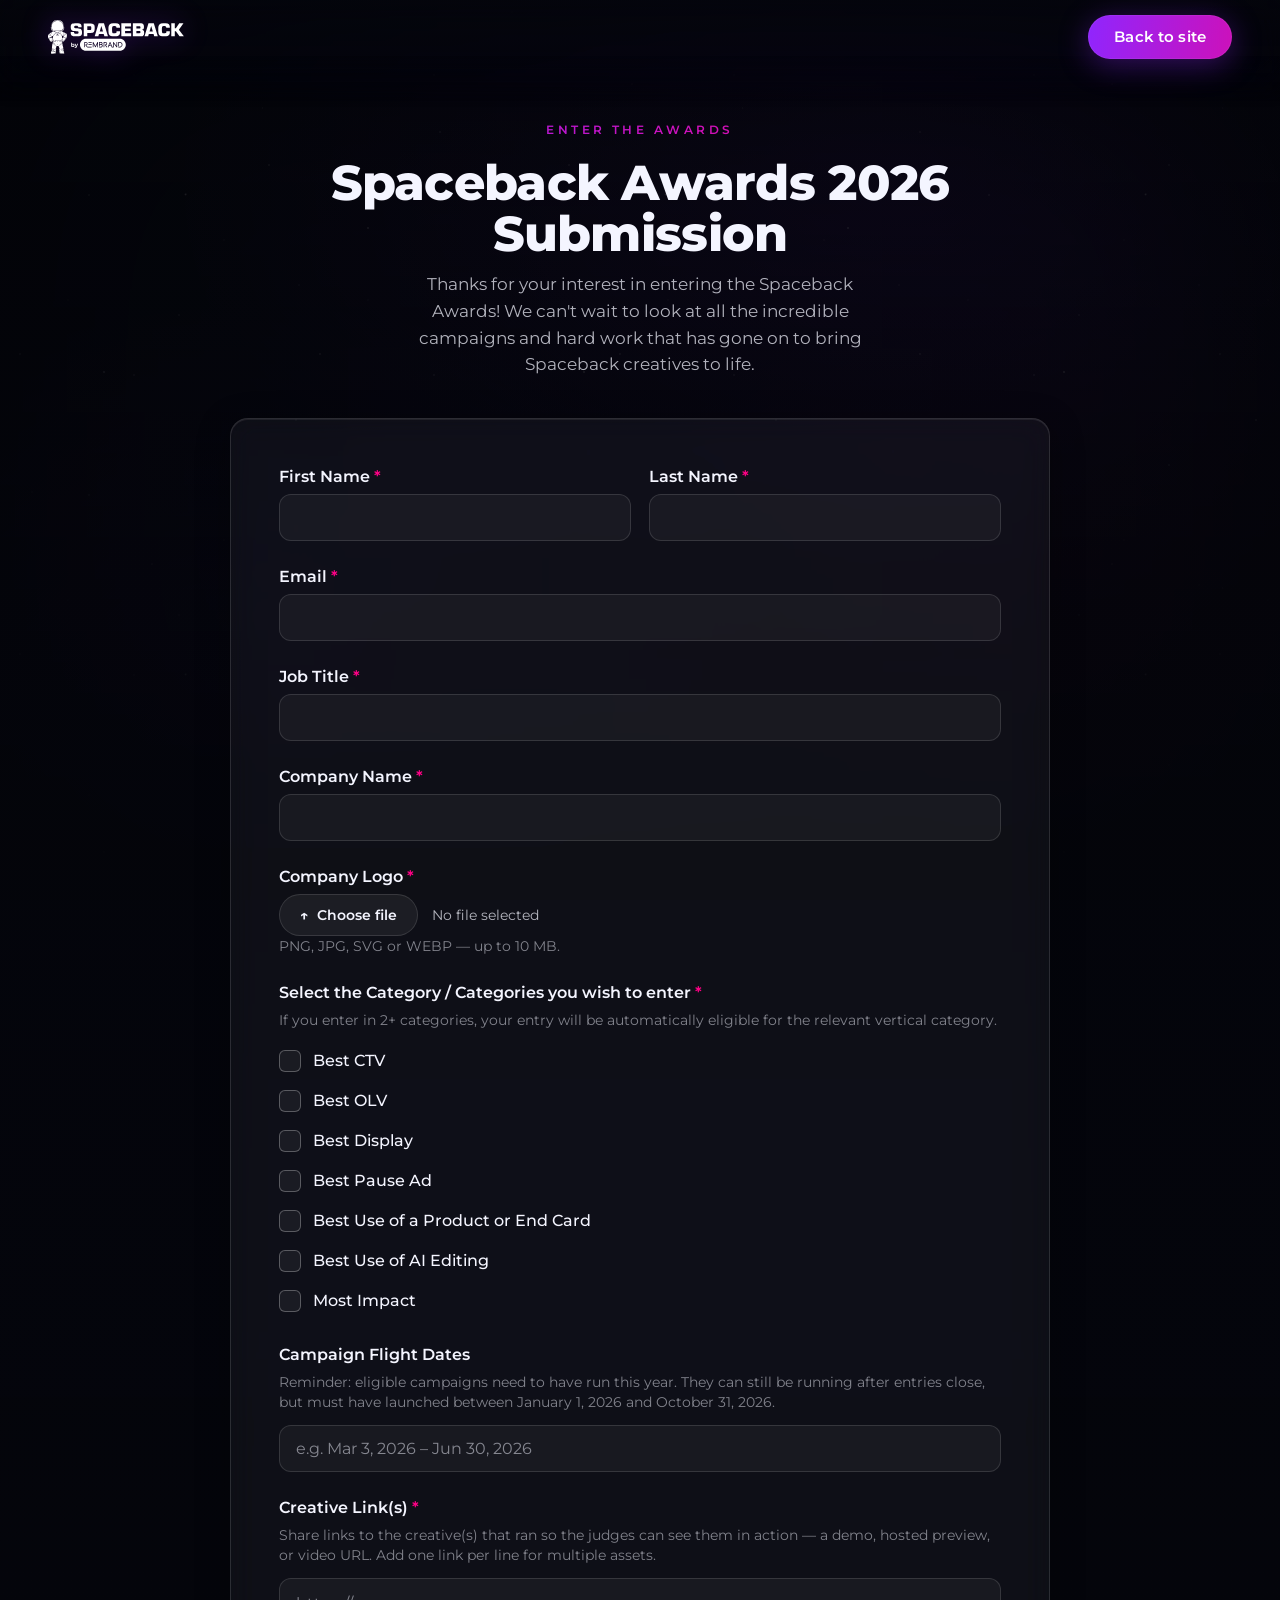
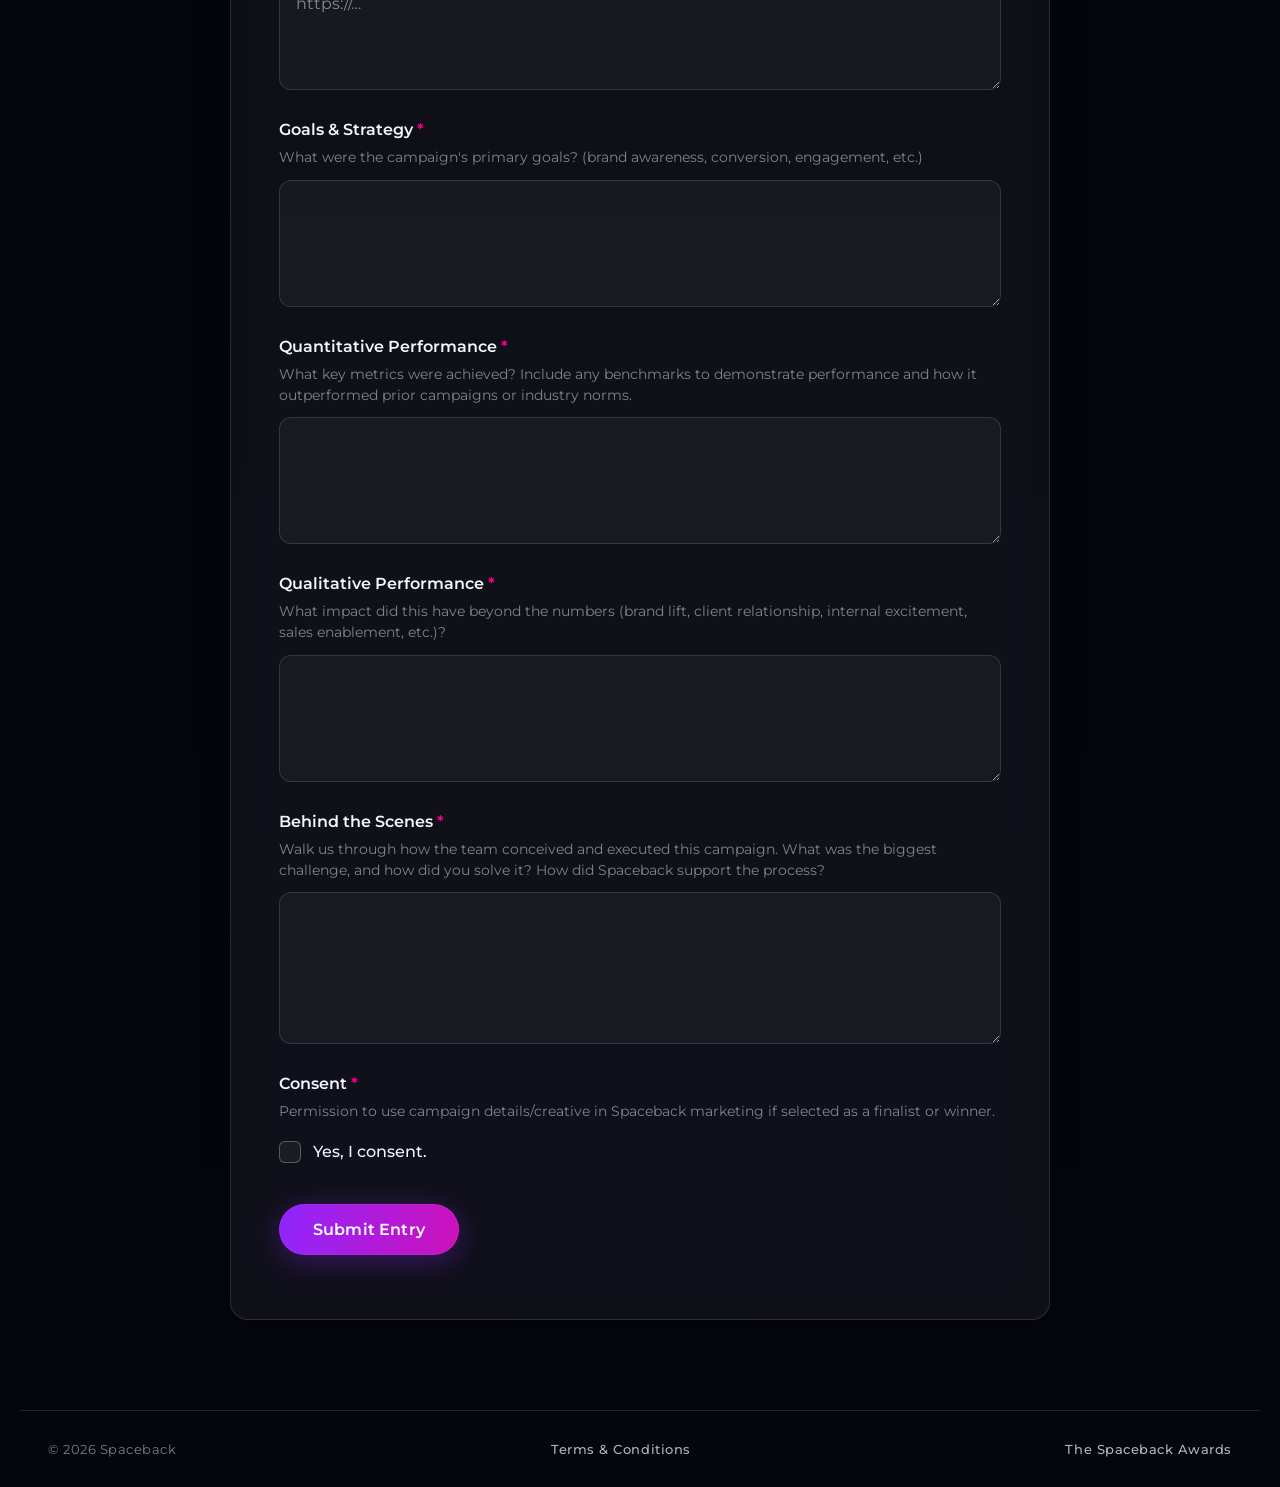
==== commit dd544800: "Add external judges, creative-link field, and connect form to Google Sheets - Judges: add four exter" ====
--- a/submit.html
+++ b/submit.html
@@ -34,7 +34,7 @@
     <div class="container narrow">
       <p class="eyebrow center">Enter the Awards</p>
       <h1 class="headline center legal-title">Spaceback Awards 2026 Submission</h1>
-      <p class="lede center form-intro">Thanks for your interest in entering the Spaceback Awards! We can't wait to look at all the incredible campaigns and hard work that has gone on to bring Spaceback creatives to life.</p>
+      <p class="lede center form-intro">Thanks for your interest in entering the Spaceback Awards! We can't wait to look at all the incredible campaigns and hard work that has gone on to bring Spaceback creatives&nbsp;to&nbsp;life.</p>
 
       <form class="glass form-card" id="entryForm" novalidate>
         <!-- Contact -->
@@ -100,6 +100,13 @@
           <input type="text" id="flightDates" name="flightDates" placeholder="e.g. Mar 3, 2026 – Jun 30, 2026" />
         </div>
 
+        <!-- Creative links -->
+        <div class="field">
+          <label for="creativeLinks">Creative Link(s) <span class="req">*</span></label>
+          <p class="hint">Share links to the creative(s) that ran so the judges can see them in action — a demo, hosted preview, or video URL. Add one link per line for multiple assets.</p>
+          <textarea id="creativeLinks" name="creativeLinks" rows="3" placeholder="https://…" required></textarea>
+        </div>
+
         <!-- Open questions -->
         <div class="field">
           <label for="goals">Goals &amp; Strategy <span class="req">*</span></label>
--- a/styles/main.css
+++ b/styles/main.css
@@ -614,6 +614,15 @@
 .judge-card p { margin: 3px 0 0; font-size: 0.8rem; color: var(--ink-soft); line-height: 1.35; }
 .judge-tba { border-style: dashed; opacity: 0.85; }
 .judge-tba .judge-avatar { background: rgba(255,255,255,0.06); color: var(--ink-soft); font-size: 1.4rem; }
+/* avatar-less judge cards: a slim brand accent bar in place of the avatar */
+.judge-card.no-avatar { position: relative; overflow: hidden; padding-left: 22px; }
+.judge-card.no-avatar::before {
+  content: "";
+  position: absolute;
+  left: 0; top: 0; bottom: 0;
+  width: 3px;
+  background: var(--grad-accent);
+}
 
 /* Timeline */
 .timeline {
@@ -899,7 +908,7 @@
 /* ============================================================
    Submission form
    ============================================================ */
-.form-intro { margin: 12px auto 40px; }
+.form-intro { margin: 12px auto 40px; text-wrap: pretty; }
 .form-card {
   padding: clamp(24px, 4vw, 48px);
   text-align: left;
